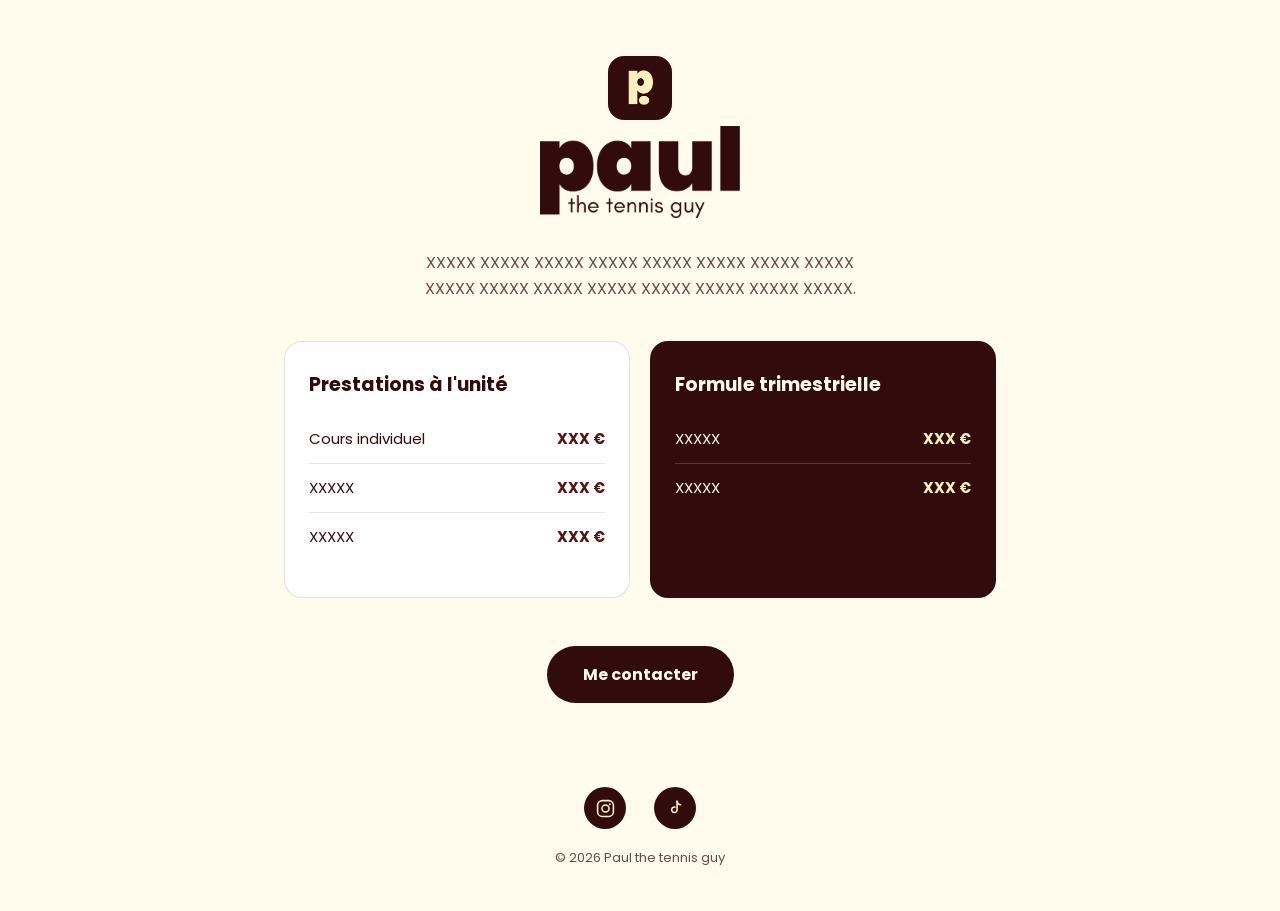
==== index.html @ d82c4cd5 "Add files via upload" ====
<!DOCTYPE html>
<html lang="fr">
<head>
<meta charset="UTF-8">
<meta name="viewport" content="width=device-width, initial-scale=1.0">
<title>Paul the tennis guy — Cours de tennis</title>

<!-- ==========================================================================
     MODIFIABLE : titre de l'onglet du navigateur ci-dessus (balise <title>)
     ========================================================================== -->

<!-- Police Poppins chargée depuis Google Fonts (gratuite).
     Glacial Indifference n'est pas dispo sur Google Fonts : voir style.css
     section 2 pour l'ajouter toi-même si tu as les fichiers de police. -->
<link rel="preconnect" href="https://fonts.googleapis.com">
<link href="https://fonts.googleapis.com/css2?family=Poppins:wght@400;600;700;800&display=swap" rel="stylesheet">

<link rel="stylesheet" href="style.css">
</head>
<body>
<div class="page">

  <!-- ========================================================================
       EN-TÊTE / LOGO
       MODIFIABLE : si tu as un fichier logo exporté (PNG/SVG), remplace tout
       le bloc <div class="logo-mark">...</div> par :
       <img src="assets/logo.png" alt="Paul the tennis guy" style="width:68px;height:68px;">
       ======================================================================== -->
  <header class="entete">
    <!-- MODIFIABLE : logo officiel (fichiers dans /assets). Fond bordeaux ici
         car cette page a un fond clair — sur la page contact (fond rouge),
         on utilise la version crème pour rester lisible. -->
    <img src="[data-uri]" alt="Paul the tennis guy" class="logo-mark-img">
    <img src="[data-uri]" alt="paul the tennis guy" class="logo-wordmark-img">
  </header>

  <div class="conteneur">

    <!-- ======================================================================
         PARAGRAPHE D'INTRODUCTION
         MODIFIABLE : remplace le texte "XXXXX" ci-dessous par ta présentation
         ====================================================================== -->
    <section class="intro">
      <p>XXXXX XXXXX XXXXX XXXXX XXXXX XXXXX XXXXX XXXXX XXXXX XXXXX XXXXX XXXXX XXXXX XXXXX XXXXX XXXXX.</p>
    </section>

    <!-- ======================================================================
         TARIFS — deux colonnes
         MODIFIABLE : noms de prestations et prix (remplace les "XXXXX").
         Colonne de gauche : ajoute/retire des <li> autant que nécessaire
         pour tes différentes prestations (cours individuel, duo, stage...).
         ====================================================================== -->
    <section class="tarifs" aria-label="Tarifs">

      <!-- Colonne 1 : prestations à l'unité -->
      <div class="carte-tarif">
        <div class="carte-tarif__titre">Prestations à l'unité</div>
        <ul class="liste-prestations">
          <li>
            <span class="prestation-nom">Cours individuel</span>
            <span class="prestation-prix">XXX €</span>
          </li>
          <li>
            <span class="prestation-nom">XXXXX</span>
            <span class="prestation-prix">XXX €</span>
          </li>
          <li>
            <span class="prestation-nom">XXXXX</span>
            <span class="prestation-prix">XXX €</span>
          </li>
          <!-- MODIFIABLE : ajoute d'autres <li> ici pour d'autres prestations -->
        </ul>
      </div>

      <!-- Colonne 2 : formule trimestrielle -->
      <div class="carte-tarif carte-tarif--accent">
        <div class="carte-tarif__titre">Formule trimestrielle</div>
        <ul class="liste-prestations">
          <li>
            <span class="prestation-nom">XXXXX</span>
            <span class="prestation-prix">XXX €</span>
          </li>
          <li>
            <span class="prestation-nom">XXXXX</span>
            <span class="prestation-prix">XXX €</span>
          </li>
        </ul>
      </div>

    </section>

    <!-- ======================================================================
         BOUTON VERS LE FORMULAIRE DE CONTACT
         MODIFIABLE : 
         - texte du bouton (actuellement "Me contacter")
         - lien du formulaire dans href (actuellement ton formulaire Notion)
         Le formulaire s'ouvre dans un nouvel onglet (target="_blank").
         ====================================================================== -->
    <div class="zone-cta">
      <a href="https://amusing-chicken-ad7.notion.site/3d8ff3b507dc80b79531e9013d52a9ff" class="bouton bouton--principal" target="_blank" rel="noopener noreferrer">Me contacter</a>
    </div>

  </div>

  <!-- ========================================================================
       PIED DE PAGE — RÉSEAUX SOCIAUX
       MODIFIABLE : remplace les href="#" par tes vrais liens Instagram / TikTok
       quand tu les auras (ex : href="https://instagram.com/tonpseudo")
       ======================================================================== -->
  <footer class="pied-de-page">
    <div class="reseaux">
      <a href="#" aria-label="Instagram">
        <svg viewBox="0 0 24 24" fill="none" xmlns="http://www.w3.org/2000/svg">
          <rect x="2" y="2" width="20" height="20" rx="6" stroke="#FFEFBE" stroke-width="2"/>
          <circle cx="12" cy="12" r="4.5" stroke="#FFEFBE" stroke-width="2"/>
          <circle cx="17.4" cy="6.6" r="1.2" fill="#FFEFBE"/>
        </svg>
      </a>
      <a href="#" aria-label="TikTok">
        <svg viewBox="0 0 24 24" fill="none" xmlns="http://www.w3.org/2000/svg">
          <path d="M14 3v10.6a3.4 3.4 0 1 1-2.6-3.3" stroke="#FFEFBE" stroke-width="2" stroke-linecap="round"/>
          <path d="M14 3c.4 2.3 2 4 4.4 4.3" stroke="#FFEFBE" stroke-width="2" stroke-linecap="round"/>
        </svg>
      </a>
    </div>
    <small>© 2026 Paul the tennis guy</small>
  </footer>

</div>
</body>
</html>
---- style.css ----
/* ==========================================================================
   PAUL THE TENNIS GUY — FEUILLE DE STYLE PARTAGÉE
   ==========================================================================
   Ce fichier est utilisé par index.html (landing) ET contact.html.
   Toutes les zones que tu peux vouloir modifier sont indiquées par un
   commentaire "MODIFIABLE :".
   ========================================================================== */

/* --------------------------------------------------------------------------
   1) COULEURS — MODIFIABLE : change juste les codes hexa ici, tout le site
      se met à jour automatiquement (couleurs venant de ta charte graphique).
   -------------------------------------------------------------------------- */
:root {
  --rouge1:        #541515; /* Rouge 1 */
  --jaune:          #FFEFBE; /* Jaune */
  --blanc-creme:    #FFFBED; /* Blanc (crème) */
  --bordeaux:       #320C0C; /* Bordeaux (le plus foncé) */

  /* Rôles attribués aux couleurs — change ici si tu veux inverser
     par ex. un fond bordeaux au lieu d'un fond crème */
  --couleur-fond:        var(--blanc-creme);
  --couleur-texte:       var(--bordeaux);
  --couleur-texte-doux:  #6b4a4a; /* gris-bordeaux pour texte secondaire */
  --couleur-accent:      var(--rouge1);
  --couleur-accent-fonce:var(--bordeaux);
  --couleur-carte:       #ffffff;
  --couleur-bouton-texte:var(--blanc-creme);
}

/* --------------------------------------------------------------------------
   1bis) VARIANTE "INVERSÉE" (utilisée sur la page contact)
   -------------------------------------------------------------------------- 
   MODIFIABLE : ajoute la classe "page--inversee" sur la balise <body> d'une
   page pour basculer sur un fond rouge avec le texte en crème, tout en
   gardant la même palette de marque. Change les variables ci-dessous si tu
   veux ajuster ce look (ex. remplacer --rouge1 par --bordeaux pour un fond
   encore plus foncé).
*/
body.page--inversee {
  --couleur-fond:         var(--rouge1);
  --couleur-texte:        var(--blanc-creme);
  --couleur-texte-doux:   rgba(255, 251, 237, 0.72);
  --couleur-carte:        var(--blanc-creme);
  --couleur-accent:       var(--rouge1);
  --couleur-accent-fonce: var(--jaune);
  --couleur-bouton-texte: var(--bordeaux);
}

/* --------------------------------------------------------------------------
   2) TYPOGRAPHIE — MODIFIABLE
   -------------------------------------------------------------------------- 
   Ta charte utilise deux polices : Poppins (titres/gras) et Glacial
   Indifference (texte courant). Poppins est chargée via Google Fonts
   (voir la balise <link> dans le <head> des pages HTML).

   Glacial Indifference N'EST PAS disponible sur Google Fonts (c'est une
   police payante/à licence séparée). Si tu possèdes les fichiers de police
   (.woff2), décommente et complète le bloc @font-face ci-dessous, dépose
   les fichiers dans /assets/fonts/, et le site l'utilisera automatiquement.
   En attendant, on utilise une police système proche (sans-serif) en repli.
*/

/*
@font-face {
  font-family: "Glacial Indifference";
  src: url("assets/fonts/GlacialIndifference-Regular.woff2") format("woff2");
  font-weight: 400;
  font-style: normal;
}
@font-face {
  font-family: "Glacial Indifference";
  src: url("assets/fonts/GlacialIndifference-Bold.woff2") format("woff2");
  font-weight: 700;
  font-style: normal;
}
*/

:root {
  --police-titres: "Poppins", sans-serif;
  --police-texte:  "Glacial Indifference", "Poppins", sans-serif;
}

* { box-sizing: border-box; }

html, body {
  margin: 0;
  padding: 0;
}

body {
  background: var(--couleur-fond);
  color: var(--couleur-texte);
  font-family: var(--police-texte);
  font-size: 17px;
  line-height: 1.6;
  -webkit-font-smoothing: antialiased;
}

h1, h2, h3 {
  font-family: var(--police-titres);
  font-weight: 700;
  margin: 0 0 0.5em 0;
  color: var(--couleur-texte);
}

a { color: inherit; }

img, svg { max-width: 100%; display: block; }

/* --------------------------------------------------------------------------
   3) STRUCTURE GÉNÉRALE
   -------------------------------------------------------------------------- */
.page {
  min-height: 100vh;
  display: flex;
  flex-direction: column;
}

.conteneur {
  width: 100%;
  max-width: 760px;
  margin: 0 auto;
  padding: 0 24px;
}

/* --------------------------------------------------------------------------
   4) EN-TÊTE / LOGO — MODIFIABLE
   -------------------------------------------------------------------------- 
   Le logo est fait en SVG directement dans le HTML (pas une image),
   ce qui permet de changer sa couleur facilement avec --couleur-accent.
   Si tu préfères utiliser ton propre fichier logo (PNG/SVG exporté),
   remplace le bloc <div class="logo">...</div> dans le HTML par :
   <img src="assets/logo.png" alt="Paul the tennis guy" class="logo-image">
*/
.entete {
  padding: 56px 0 24px;
  text-align: center;
}

.logo-mark {
  width: 68px;
  height: 68px;
  margin: 0 auto 18px;
  border-radius: 20px;
  background: var(--couleur-accent-fonce);
  display: flex;
  align-items: center;
  justify-content: center;
}

.logo-mark svg { width: 34px; height: 34px; }

.logo-texte {
  font-family: var(--police-titres);
  font-weight: 800;
  font-size: 30px;
  letter-spacing: -0.02em;
  color: var(--couleur-texte);
}

.logo-souslegende {
  font-family: var(--police-texte);
  font-size: 14px;
  color: var(--couleur-texte-doux);
  margin-top: -2px;
}

/* --------------------------------------------------------------------------
   4bis) LOGO EN VRAIS FICHIERS IMAGE (mark + wordmark fournis par l'utilisateur)
   -------------------------------------------------------------------------- 
   MODIFIABLE : 
   - "logo-mark-img" = le pictogramme carré "P."
   - "logo-wordmark-img" = le logo texte "paul the tennis guy"
   Pour changer la taille, ajuste juste "width" / "max-width" ci-dessous.
*/
.logo-mark-img {
  width: 64px;
  height: 64px;
  margin: 0 auto 6px; /* espace réduit entre le pictogramme et le mot "paul" */
  display: block;
  border-radius: 16px;
}

.logo-wordmark-img {
  max-width: 200px;
  width: 100%;
  height: auto;
  margin: 0 auto;
  display: block;
}

/* --------------------------------------------------------------------------
   5) INTRO / PARAGRAPHE — MODIFIABLE : texte dans le HTML (balise <p id="intro">)
   -------------------------------------------------------------------------- */
.intro {
  text-align: center;
  padding: 8px 0 40px;
}

.intro p {
  max-width: 480px;
  margin: 0 auto;
  color: var(--couleur-texte-doux);
  font-size: 16px;
}

/* --------------------------------------------------------------------------
   6) TARIFS — MODIFIABLE : contenu dans le HTML, styles ici
   -------------------------------------------------------------------------- */
.tarifs {
  display: grid;
  grid-template-columns: 1fr 1fr;
  gap: 20px;
  padding: 0 0 40px;
}

@media (max-width: 620px) {
  .tarifs { grid-template-columns: 1fr; }
}

.carte-tarif {
  background: var(--couleur-carte);
  border: 1.5px solid rgba(50, 12, 12, 0.12);
  border-radius: 18px;
  padding: 28px 24px;
  display: flex;
  flex-direction: column;
}

.carte-tarif__titre {
  font-family: var(--police-titres);
  font-weight: 700;
  font-size: 19px;
  margin-bottom: 14px; /* espace sous le titre (pas de sous-titre actuellement) */
}

.carte-tarif__soustitre {
  font-size: 14px;
  color: var(--couleur-texte-doux);
  margin-bottom: 20px;
}

.liste-prestations {
  list-style: none;
  margin: 0 0 8px;
  padding: 0;
  flex-grow: 1;
}

.liste-prestations li {
  display: flex;
  justify-content: space-between;
  align-items: baseline;
  gap: 12px;
  padding: 12px 0;
  border-top: 1px solid rgba(50, 12, 12, 0.1);
}

.liste-prestations li:first-child { border-top: none; }

.prestation-nom { font-size: 15px; }

.prestation-prix {
  font-family: var(--police-titres);
  font-weight: 700;
  font-size: 15px;
  white-space: nowrap;
  color: var(--couleur-accent);
}

.carte-tarif--accent {
  background: var(--couleur-accent-fonce);
  border-color: transparent;
  color: var(--couleur-fond);
}
.carte-tarif--accent .carte-tarif__titre,
.carte-tarif--accent .carte-tarif__soustitre { color: var(--couleur-fond); }
.carte-tarif--accent .liste-prestations li { border-top-color: rgba(255,255,255,0.18); }
.carte-tarif--accent .prestation-prix { color: var(--jaune); }

.tarif-note {
  font-size: 13px;
  color: var(--couleur-texte-doux);
  margin-top: 4px;
}
.carte-tarif--accent .tarif-note { color: rgba(255,251,237,0.7); }

/* --------------------------------------------------------------------------
   7) BOUTONS — MODIFIABLE : couleur héritée de --couleur-accent / accent-fonce
   -------------------------------------------------------------------------- */
.bouton {
  display: inline-block;
  font-family: var(--police-titres);
  font-weight: 700;
  font-size: 16px;
  text-decoration: none;
  padding: 16px 36px;
  border-radius: 100px;
  transition: transform 0.15s ease, opacity 0.15s ease;
}

.bouton--principal {
  background: var(--couleur-accent-fonce);
  color: var(--couleur-bouton-texte);
}

.bouton--principal:hover { opacity: 0.88; }
.bouton--principal:focus-visible { outline: 3px solid var(--jaune); outline-offset: 2px; }

.zone-cta {
  text-align: center;
  padding: 8px 0 56px;
}

/* --------------------------------------------------------------------------
   8) SECTION CONTACT (page contact.html) — MODIFIABLE
   -------------------------------------------------------------------------- */
.bloc-contact {
  padding: 0 0 48px;
  display: grid;
  grid-template-columns: 1fr 1fr;
  gap: 32px;
}

/* MODIFIABLE : utilisée quand il n'y a que le formulaire (plus de bloc
   "coordonnées" à côté) — une seule colonne centrée */
.bloc-contact--seul {
  grid-template-columns: 1fr;
  max-width: 480px;
  margin: 0 auto;
}

@media (max-width: 620px) {
  .bloc-contact { grid-template-columns: 1fr; }
}

.carte-contact {
  background: var(--couleur-carte);
  border: 1.5px solid rgba(50, 12, 12, 0.12);
  border-radius: 18px;
  padding: 28px 24px;
  /* La carte reste toujours claire (même sur la page inversée), donc son
     texte reste toujours foncé, indépendamment de --couleur-texte */
  color: var(--bordeaux);
}

.carte-contact h2 {
  font-size: 18px;
  margin-bottom: 18px;
  color: var(--bordeaux);
}

.champ {
  margin-bottom: 16px;
}

.champ label {
  display: block;
  font-size: 13px;
  font-weight: 700;
  font-family: var(--police-titres);
  margin-bottom: 6px;
}

.champ input,
.champ textarea {
  width: 100%;
  font-family: var(--police-texte);
  font-size: 15px;
  padding: 12px 14px;
  border-radius: 10px;
  border: 1.5px solid rgba(50, 12, 12, 0.18);
  background: var(--blanc-creme);
  color: var(--bordeaux);
}

.champ textarea { resize: vertical; min-height: 110px; }

.champ input:focus,
.champ textarea:focus {
  outline: none;
  border-color: var(--couleur-accent);
}

.bouton-form {
  width: 100%;
  border: none;
  cursor: pointer;
  font-family: var(--police-titres);
  font-weight: 700;
  font-size: 15px;
  padding: 14px;
  border-radius: 10px;
  background: var(--couleur-accent-fonce);
  color: var(--couleur-bouton-texte);
}
.bouton-form:hover { opacity: 0.9; }

.coordonnee {
  display: flex;
  align-items: flex-start;
  gap: 12px;
  padding: 14px 0;
  border-top: 1px solid rgba(50, 12, 12, 0.1);
}
.coordonnee:first-of-type { border-top: none; padding-top: 0; }

.coordonnee__icone {
  width: 20px;
  height: 20px;
  flex-shrink: 0;
  margin-top: 2px;
  color: var(--couleur-accent);
}

.coordonnee__label {
  font-size: 12px;
  font-weight: 700;
  font-family: var(--police-titres);
  text-transform: uppercase;
  letter-spacing: 0.04em;
  color: var(--couleur-texte-doux);
  margin-bottom: 2px;
}

.coordonnee__valeur { font-size: 15px; }

/* --------------------------------------------------------------------------
   9) PIED DE PAGE / RÉSEAUX SOCIAUX — MODIFIABLE : liens href dans le HTML
   -------------------------------------------------------------------------- */
.pied-de-page {
  margin-top: auto;
  padding: 28px 0 40px;
  text-align: center;
}

.reseaux {
  display: flex;
  justify-content: center;
  gap: 28px; /* MODIFIABLE : espace entre les icônes Instagram / TikTok */
  margin-bottom: 14px;
}

.reseaux a {
  width: 42px;
  height: 42px;
  border-radius: 50%;
  background: var(--bordeaux); /* MODIFIABLE : couleur des cercles réseaux sociaux (fixe, pour garder un bon contraste sur fond clair comme sur fond rouge) */
  display: flex;
  align-items: center;
  justify-content: center;
  transition: transform 0.15s ease, opacity 0.15s ease;
}
.reseaux a:hover { transform: translateY(-2px); }
.reseaux a svg { width: 19px; height: 19px; }

.pied-de-page small {
  color: var(--couleur-texte-doux);
  font-size: 13px;
}

/* Lien discret retour à l'accueil (page contact) */
.lien-retour {
  display: inline-block;
  margin-bottom: 24px;
  font-size: 14px;
  color: var(--couleur-texte-doux);
  text-decoration: none;
}
.lien-retour:hover { color: var(--couleur-accent); }
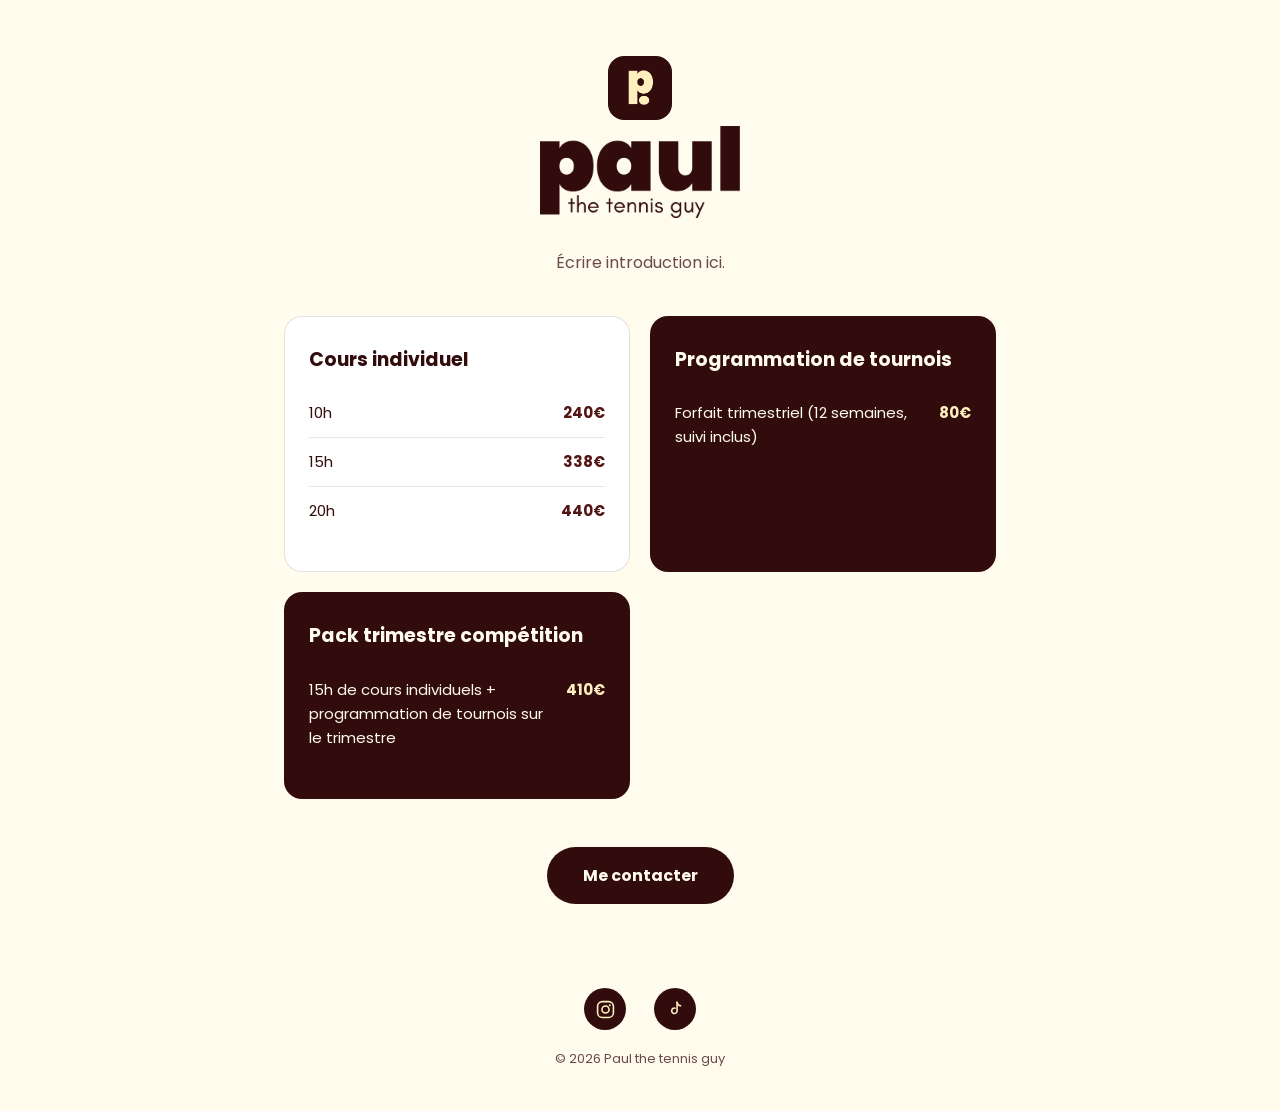
==== commit 31af57c1: "Update index.html" ====
--- a/index.html
+++ b/index.html
@@ -5,13 +5,6 @@
 <meta name="viewport" content="width=device-width, initial-scale=1.0">
 <title>Paul the tennis guy — Cours de tennis</title>
 
-<!-- ==========================================================================
-     MODIFIABLE : titre de l'onglet du navigateur ci-dessus (balise <title>)
-     ========================================================================== -->
-
-<!-- Police Poppins chargée depuis Google Fonts (gratuite).
-     Glacial Indifference n'est pas dispo sur Google Fonts : voir style.css
-     section 2 pour l'ajouter toi-même si tu as les fichiers de police. -->
 <link rel="preconnect" href="https://fonts.googleapis.com">
 <link href="https://fonts.googleapis.com/css2?family=Poppins:wght@400;600;700;800&display=swap" rel="stylesheet">
 
@@ -36,53 +29,48 @@
 
   <div class="conteneur">
 
-    <!-- ======================================================================
-         PARAGRAPHE D'INTRODUCTION
-         MODIFIABLE : remplace le texte "XXXXX" ci-dessous par ta présentation
-         ====================================================================== -->
     <section class="intro">
-      <p>XXXXX XXXXX XXXXX XXXXX XXXXX XXXXX XXXXX XXXXX XXXXX XXXXX XXXXX XXXXX XXXXX XXXXX XXXXX XXXXX.</p>
+      <p>Écrire introduction ici.</p>
     </section>
-
-    <!-- ======================================================================
-         TARIFS — deux colonnes
-         MODIFIABLE : noms de prestations et prix (remplace les "XXXXX").
-         Colonne de gauche : ajoute/retire des <li> autant que nécessaire
-         pour tes différentes prestations (cours individuel, duo, stage...).
-         ====================================================================== -->
     <section class="tarifs" aria-label="Tarifs">
 
-      <!-- Colonne 1 : prestations à l'unité -->
+      <!-- Colonne 1 : Cours individuel -->
       <div class="carte-tarif">
-        <div class="carte-tarif__titre">Prestations à l'unité</div>
+        <div class="carte-tarif__titre">Cours individuel</div>
         <ul class="liste-prestations">
           <li>
-            <span class="prestation-nom">Cours individuel</span>
-            <span class="prestation-prix">XXX €</span>
+            <span class="prestation-nom">10h</span>
+            <span class="prestation-prix">240€</span>
           </li>
           <li>
-            <span class="prestation-nom">XXXXX</span>
-            <span class="prestation-prix">XXX €</span>
+            <span class="prestation-nom">15h</span>
+            <span class="prestation-prix">338€</span>
           </li>
           <li>
-            <span class="prestation-nom">XXXXX</span>
-            <span class="prestation-prix">XXX €</span>
+            <span class="prestation-nom">20h</span>
+            <span class="prestation-prix">440€</span>
           </li>
-          <!-- MODIFIABLE : ajoute d'autres <li> ici pour d'autres prestations -->
         </ul>
       </div>
 
-      <!-- Colonne 2 : formule trimestrielle -->
+         <!-- Colonne 3 : Programmation de tournois -->
       <div class="carte-tarif carte-tarif--accent">
-        <div class="carte-tarif__titre">Formule trimestrielle</div>
+        <div class="carte-tarif__titre">Programmation de tournois</div>
         <ul class="liste-prestations">
           <li>
-            <span class="prestation-nom">XXXXX</span>
-            <span class="prestation-prix">XXX €</span>
+            <span class="prestation-nom">Forfait trimestriel (12 semaines, suivi inclus)</span>
+            <span class="prestation-prix">80€</span>
           </li>
+        </ul>
+      </div>
+
+      <!-- Colonne 3 : Pack trimestre -->
+      <div class="carte-tarif carte-tarif--accent">
+        <div class="carte-tarif__titre">Pack trimestre compétition</div>
+        <ul class="liste-prestations">
           <li>
-            <span class="prestation-nom">XXXXX</span>
-            <span class="prestation-prix">XXX €</span>
+            <span class="prestation-nom">15h de cours individuels + programmation de tournois sur le trimestre</span>
+            <span class="prestation-prix">410€</span>
           </li>
         </ul>
       </div>
@@ -93,7 +81,7 @@
          BOUTON VERS LE FORMULAIRE DE CONTACT
          MODIFIABLE : 
          - texte du bouton (actuellement "Me contacter")
-         - lien du formulaire dans href (actuellement ton formulaire Notion)
+         - lien du formulaire dans href
          Le formulaire s'ouvre dans un nouvel onglet (target="_blank").
          ====================================================================== -->
     <div class="zone-cta">
@@ -104,12 +92,11 @@
 
   <!-- ========================================================================
        PIED DE PAGE — RÉSEAUX SOCIAUX
-       MODIFIABLE : remplace les href="#" par tes vrais liens Instagram / TikTok
-       quand tu les auras (ex : href="https://instagram.com/tonpseudo")
+       MODIFIABLE : remplacer les href="#" par les vrais liens Instagram / TikTok
        ======================================================================== -->
   <footer class="pied-de-page">
     <div class="reseaux">
-      <a href="#" aria-label="Instagram">
+      <a href="https://www.instagram.com/paulthetennisguy/" aria-label="Instagram">
         <svg viewBox="0 0 24 24" fill="none" xmlns="http://www.w3.org/2000/svg">
           <rect x="2" y="2" width="20" height="20" rx="6" stroke="#FFEFBE" stroke-width="2"/>
           <circle cx="12" cy="12" r="4.5" stroke="#FFEFBE" stroke-width="2"/>
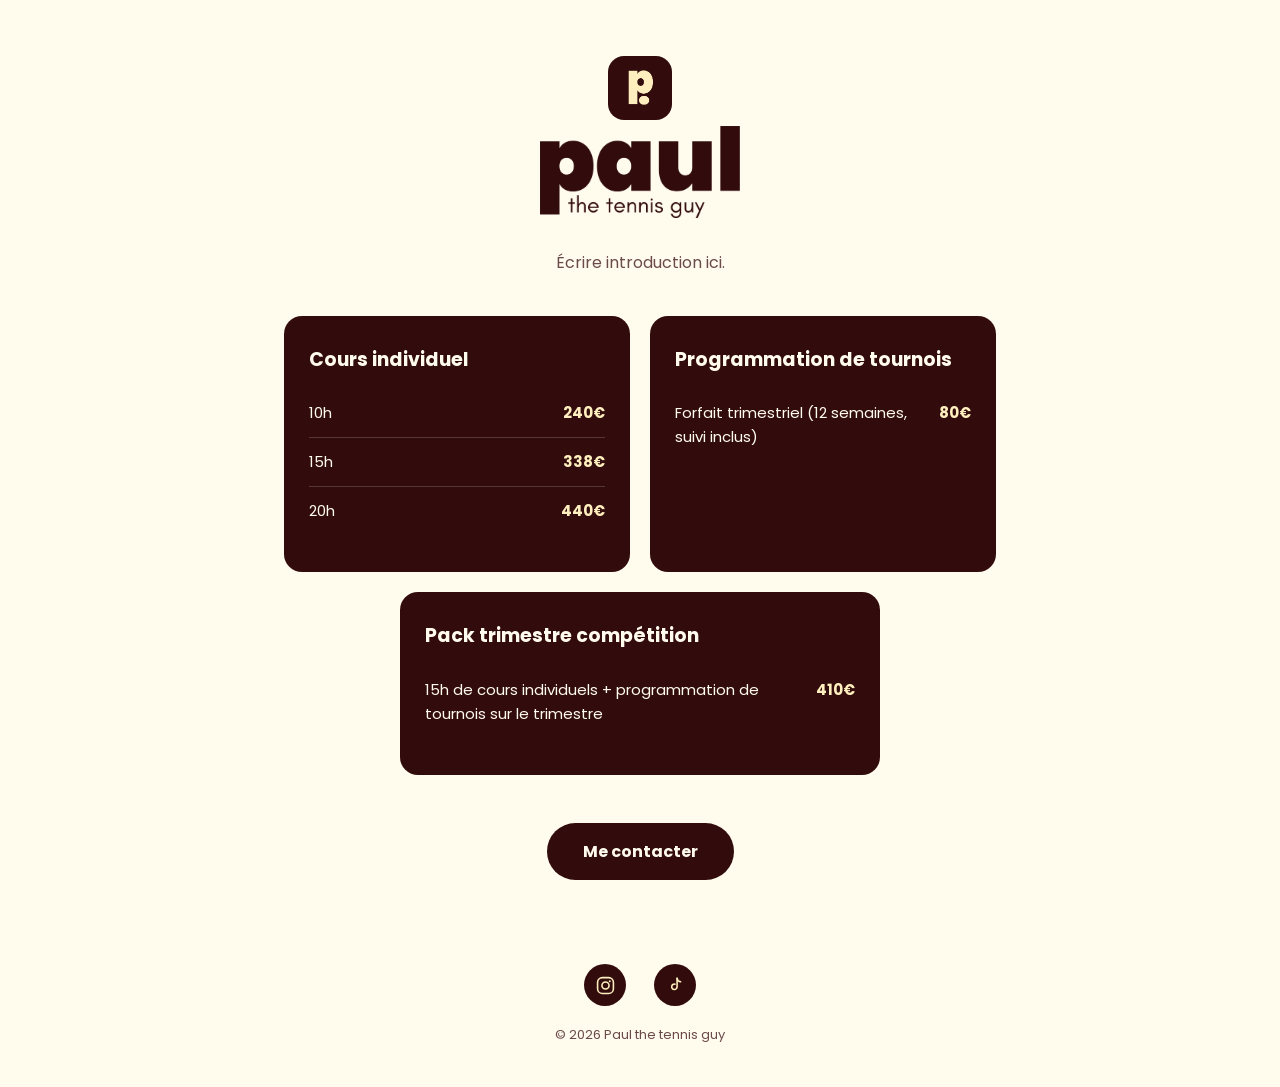
==== commit 809e8965: "Add files via upload" ====
--- a/index.html
+++ b/index.html
@@ -5,6 +5,13 @@
 <meta name="viewport" content="width=device-width, initial-scale=1.0">
 <title>Paul the tennis guy — Cours de tennis</title>
 
+<!-- ==========================================================================
+     MODIFIABLE : titre de l'onglet du navigateur ci-dessus (balise <title>)
+     ========================================================================== -->
+
+<!-- Police Poppins chargée depuis Google Fonts (gratuite).
+     Glacial Indifference n'est pas dispo sur Google Fonts : voir style.css
+     section 2 pour l'ajouter toi-même si tu as les fichiers de police. -->
 <link rel="preconnect" href="https://fonts.googleapis.com">
 <link href="https://fonts.googleapis.com/css2?family=Poppins:wght@400;600;700;800&display=swap" rel="stylesheet">
 
@@ -29,13 +36,24 @@
 
   <div class="conteneur">
 
+    <!-- ======================================================================
+         PARAGRAPHE D'INTRODUCTION
+         MODIFIABLE : remplace le texte "XXXXX" ci-dessous par ta présentation
+         ====================================================================== -->
     <section class="intro">
       <p>Écrire introduction ici.</p>
     </section>
+
+    <!-- ======================================================================
+         TARIFS — deux colonnes
+         MODIFIABLE : noms de prestations et prix.
+         Colonne de gauche : ajoute/retire des <li> autant que nécessaire
+         pour tes différentes prestations (cours individuel, duo, stage...).
+         ====================================================================== -->
     <section class="tarifs" aria-label="Tarifs">
 
-      <!-- Colonne 1 : Cours individuel -->
-      <div class="carte-tarif">
+      <!-- Colonne 1 : prestations à l'unité -->
+      <div class="carte-tarif carte-tarif--accent">
         <div class="carte-tarif__titre">Cours individuel</div>
         <ul class="liste-prestations">
           <li>
@@ -50,10 +68,11 @@
             <span class="prestation-nom">20h</span>
             <span class="prestation-prix">440€</span>
           </li>
+          <!-- MODIFIABLE : ajoute d'autres <li> ici pour d'autres prestations -->
         </ul>
       </div>
 
-         <!-- Colonne 3 : Programmation de tournois -->
+      <!-- Colonne 2 : programmation de tournois -->
       <div class="carte-tarif carte-tarif--accent">
         <div class="carte-tarif__titre">Programmation de tournois</div>
         <ul class="liste-prestations">
@@ -64,8 +83,7 @@
         </ul>
       </div>
 
-      <!-- Colonne 3 : Pack trimestre -->
-      <div class="carte-tarif carte-tarif--accent">
+      <div class="carte-tarif carte-tarif--accent carte-tarif--centree">
         <div class="carte-tarif__titre">Pack trimestre compétition</div>
         <ul class="liste-prestations">
           <li>
@@ -81,7 +99,7 @@
          BOUTON VERS LE FORMULAIRE DE CONTACT
          MODIFIABLE : 
          - texte du bouton (actuellement "Me contacter")
-         - lien du formulaire dans href
+         - lien du formulaire dans href (actuellement ton formulaire Notion)
          Le formulaire s'ouvre dans un nouvel onglet (target="_blank").
          ====================================================================== -->
     <div class="zone-cta">
@@ -92,11 +110,12 @@
 
   <!-- ========================================================================
        PIED DE PAGE — RÉSEAUX SOCIAUX
-       MODIFIABLE : remplacer les href="#" par les vrais liens Instagram / TikTok
+       MODIFIABLE : remplace les href="#" par tes vrais liens Instagram / TikTok
+       quand tu les auras (ex : href="https://instagram.com/tonpseudo")
        ======================================================================== -->
   <footer class="pied-de-page">
     <div class="reseaux">
-      <a href="https://www.instagram.com/paulthetennisguy/" aria-label="Instagram">
+      <a href="#" aria-label="Instagram">
         <svg viewBox="0 0 24 24" fill="none" xmlns="http://www.w3.org/2000/svg">
           <rect x="2" y="2" width="20" height="20" rx="6" stroke="#FFEFBE" stroke-width="2"/>
           <circle cx="12" cy="12" r="4.5" stroke="#FFEFBE" stroke-width="2"/>
--- a/style.css
+++ b/style.css
@@ -278,6 +278,16 @@
 .carte-tarif--accent .liste-prestations li { border-top-color: rgba(255,255,255,0.18); }
 .carte-tarif--accent .prestation-prix { color: var(--jaune); }
 
+/* MODIFIABLE : ajoute cette classe à une carte pour qu'elle s'étende sur
+   toute la largeur des deux colonnes et reste centrée (ex. une 3e carte
+   ajoutée sous les deux premières) */
+.carte-tarif--centree {
+  grid-column: 1 / -1;
+  max-width: 480px;
+  margin: 0 auto;
+  width: 100%;
+}
+
 .tarif-note {
   font-size: 13px;
   color: var(--couleur-texte-doux);
